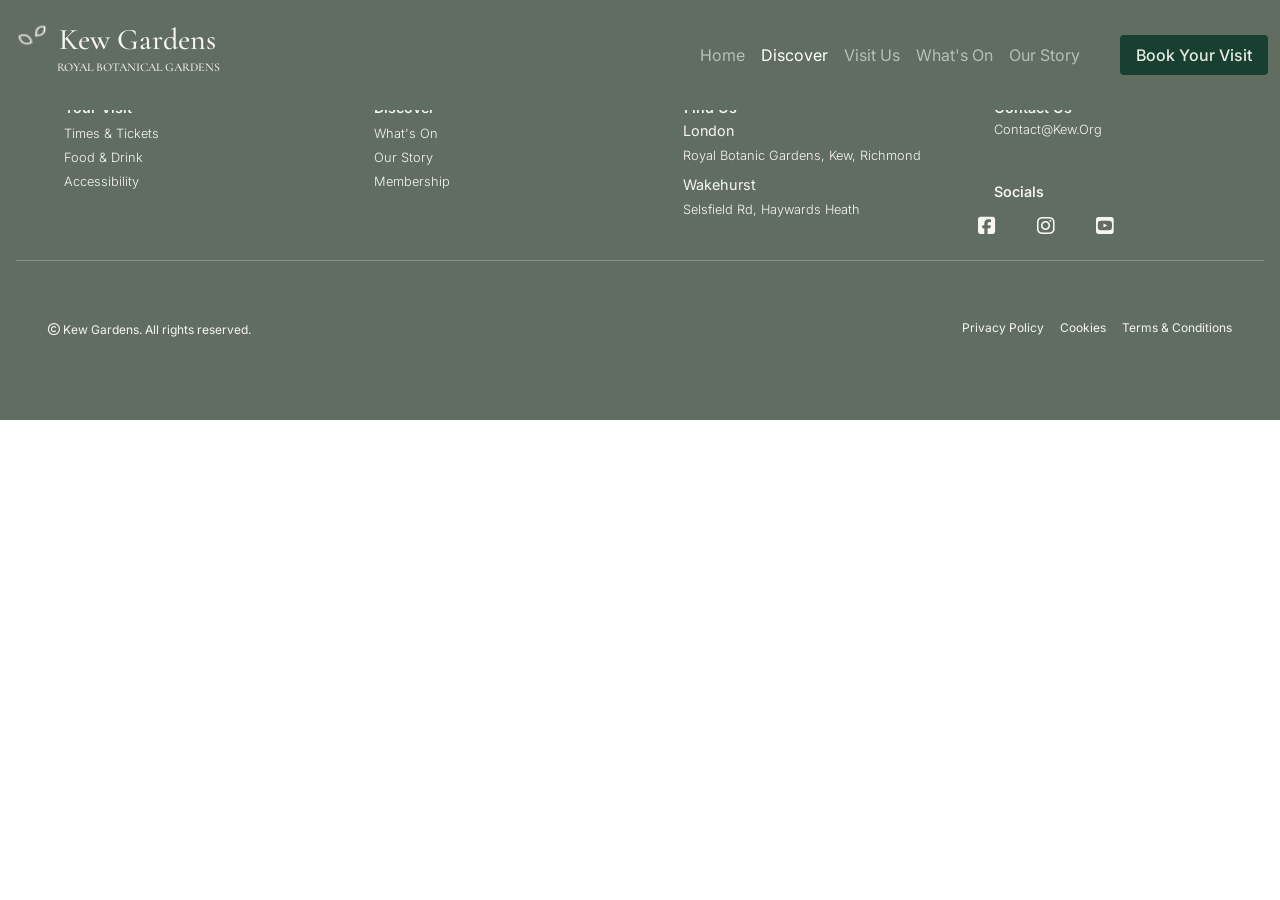
==== booking.html @ 90b842ac "Create booking.html and add basic structue" ====
<!DOCTYPE html>
<html lang="US-en">

<head>
    <meta charset="UTF-8">
    <meta name="viewport" content="width=device-width, initial-scale=1.0">
    <meta name="description" content="Discover the beauty of Kew Gardens through iconic attractions, membership benefits, and stunning botanical landscapes. 
    Explore historic glasshouses, family-friendly experiences, and unique gardens.">
    <meta name="keywords" content="Kew Gardens, discover Kew Gardens, botanical garden, attractions, Palm House, Temperate House, Treetop Walkway, membership, 
    garden visits, nature, conservation, family days out, London gardens">
    <title>Discover | Kew Gardens</title>

    <!-- favicon -->
    <link rel="apple-touch-icon" sizes="180x180" href="assets/images/apple-touch-icon.png">
    <link rel="icon" type="image/png" sizes="32x32" href="assets/images/Botanical favicon · 32px · SVG master-64.png">
    <link rel="icon" type="image/png" sizes="16x16"
        href="assets/images/Botanical favicon · 16px · pixel-optimised-16.png">

    <!-- bootstrap css -->
    <link href="https://cdn.jsdelivr.net/npm/bootstrap@5.3.8/dist/css/bootstrap.min.css" rel="stylesheet"
        integrity="sha384-sRIl4kxILFvY47J16cr9ZwB07vP4J8+LH7qKQnuqkuIAvNWLzeN8tE5YBujZqJLB" crossorigin="anonymous">

    <!-- custom css -->
    <link rel="stylesheet" href="assets/css/styles.css">
</head>

<body>
    <div class="site-wrapper">
        <header>
            <!-- bootstrap navbar -->
            <nav class="navbar navbar-expand-lg navbar-dark">
                <div class="container navbar-container">
                    <a class="navbar-brand" href="index.html"><img src="assets/images/Sprout.png" alt="Logo" width="40"
                            height="40" class="d-inline-block align-text-top">
                        Kew Gardens <p class="navbar-name">Royal Botanical Gardens</p></a>
                    <button class="navbar-toggler" type="button" data-bs-toggle="collapse"
                        data-bs-target="#navbarSupportedContent" aria-controls="navbarSupportedContent"
                        aria-expanded="false" aria-label="Toggle navigation">
                        <span class="navbar-toggler-icon"></span>
                    </button>
                    <div class="collapse navbar-collapse" id="navbarSupportedContent">
                        <ul class="navbar-nav ms-auto mb-2 mb-lg-0">
                            <li class="nav-item">
                                <a class="nav-link" href="index.html">Home</a>
                            </li>
                            <li class="nav-item">
                                <a class="nav-link active" aria-current="page" href="discover.html">Discover</a>
                            </li>
                            <li class="nav-item">
                                <a class="nav-link" href="#">Visit Us</a>
                            </li>
                            <li class="nav-item">
                                <a class="nav-link" href="#">What's On</a>
                            </li>
                            <li class="nav-item">
                                <a class="nav-link" href="#">Our Story</a>
                            </li>
                            <!--  book your visit cta here -->
                            <li>
                                <a href="booking.html" aria-current="page" class="book-btn">Book your visit</a>
                            </li>
                        </ul>
                    </div>
                </div>
            </nav>
        </header>

        <main>
            

        </main>

        <footer>
            <!-- accordion footer -->
            <div class="footer container py-4">
                <!-- 1. logo row -->
                <div class="logo-container mb-4">
                    <a id="footer-logo" class="navbar-brand" href="index.html">
                        <img src="assets/images/Sprout.png" alt="Logo" width="20" height="20"
                            class="d-inline-block align-text-top">
                        Kew Gardens
                        <span class="navbar-name footer-text d-block small">Royal Botanical Gardens</span>
                    </a>
                </div>

                <!-- 2. main grid layout (4 even cols on tablet and laptop) -->
                <div class="row g-4 footer-list">

                    <!-- col 1: your visit -->
                    <div class="footer-nav col-6 col-md-3">
                        <h5 class="h6">your visit</h5>
                        <ul class="list-unstyled">
                            <li><a href="#" class="text-decoration-none text-reset footer-links">times & tickets</a>
                            </li>
                            <li><a href="#" class="text-decoration-none text-reset footer-links">food & drink</a></li>
                            <li><a href="#" class="text-decoration-none text-reset footer-links">accessibility</a></li>
                        </ul>
                    </div>

                    <!-- col 2: discover -->
                    <div class="footer-discovery col-6 col-md-3">
                        <h5 class="h6">discover</h5>
                        <ul class="list-unstyled">
                            <li><a href="#" class="text-decoration-none text-reset footer-links">what's on</a></li>
                            <li><a href="#" class="text-decoration-none text-reset footer-links">our story</a></li>
                            <li><a href="discover.html#memberships"
                                    class="text-decoration-none text-reset footer-links">membership</a></li>
                        </ul>
                    </div>

                    <!-- col 3: find us -->
                    <div class="footer-location col-6 col-md-3">
                        <h5 class="h6">find us</h5>
                        <ul class="list-unstyled footer-padding">
                            <li class="mb-2">
                                <strong class="d-block footer-sub-heading">London</strong>
                                <span class="small footer-cities">Royal Botanic Gardens, Kew, Richmond</span>
                            </li>
                            <li>
                                <strong class="d-block footer-sub-heading">Wakehurst</strong>
                                <span class="small footer-cities">Selsfield Rd, Haywards Heath</span>
                            </li>
                        </ul>
                    </div>

                    <!-- col 4: contact and socials -->
                    <div class="footer-contact col-6 col-md-3">
                        <div class="mb-3">
                            <h5 class="h6">contact us</h5>
                            <ul class="list-unstyled footer-links">
                                <li><a href="mailto:contact@kew.org"
                                        class="text-decoration-none text-reset">contact@kew.org</a></li>
                            </ul>
                        </div>
                        <br>
                        <div>
                            <h5 class="h6 socials">socials</h5>
                            <div class="socials-container d-flex gap-3">
                                <a href="https://www.facebook.com/kewgardens" class="social-links text-reset"
                                    aria-label="Visit our FaceBook page" target="_blank" rel="noopener">
                                    <i class="fa-brands fa-square-facebook fa-lg"></i>
                                </a>
                                <a href="https://www.instagram.com/kewgardens/" class="social-links text-reset"
                                    aria-label="Visit our Instagram page" target="_blank" rel="noopener">
                                    <i class="fa-brands fa-instagram fa-lg"></i>
                                </a>
                                <a href="https://www.youtube.com/@kewgardens/videos" class="social-links text-reset"
                                    aria-label="Visit our YouTube channel" target="_blank" rel="noopener">
                                    <i class="fa-brands fa-square-youtube fa-lg"></i>
                                </a>
                            </div>
                        </div>
                    </div>

                </div>

                <!-- 3. bottom row: copyright and policies -->
                <hr class="my-4">
                <div
                    class="footer-info d-flex flex-column flex-md-row justify-content-between align-items-center small">
                    <div class="copyright-container mb-2 mb-md-0">
                        <p class="mb-0"><i class="fa-regular fa-copyright"></i> Kew Gardens. All rights reserved.</p>
                    </div>
                    <div class="footer-policies-container d-flex gap-3">
                        <a href="#" class="text-decoration-none text-reset">privacy policy</a>
                        <a href="#" class="text-decoration-none text-reset">Cookies</a>
                        <a href="#" class="text-decoration-none text-reset">terms & conditions</a>
                    </div>
                </div>
            </div>
        </footer>

        <!-- fontawesome -->
        <link rel="stylesheet" href="https://cdnjs.cloudflare.com/ajax/libs/font-awesome/6.7.2/css/all.min.css">

        <!-- bootstrap js -->
        <script src="https://cdn.jsdelivr.net/npm/bootstrap@5.3.8/dist/js/bootstrap.bundle.min.js"
            integrity="sha384-FKyoEForCGlyvwx9Hj09JcYn3nv7wiPVlz7YYwJrWVcXK/BmnVDxM+D2scQbITxI"
            crossorigin="anonymous"></script>

    </div>
</body>

</html>
---- assets/css/styles.css ----
/* google fonts */
@import url('https://fonts.googleapis.com/css2?family=Cormorant+Garamond:ital,wght@0,300..700;1,300..700&family=Inter:ital,opsz,wght@0,14..32,100..900;1,14..32,100..900&display=swap');

/* variables */
:root {
    /* COLORS */

    /* greens */
    --primary-color: #183F32;
    --primary-color-darker: #102D24;
    --primary-color-highlight: #626D62;

    /* light neutrals */
    --secondary-color: #F7F6EF;
    --secondary-color-darker: #E6EBE1;

    /* FONTS */
    --heading-font: "Cormorant Garamond", Georgia, serif;
    --body-font: "Inter", Arial, sans-serif;
}

/* general */
body {
    font-family: var(--body-font);
}

.site-wrapper {
    max-width: 2000px;
    margin: 0 auto;
}

/* internal link scrolling */
html {
    scroll-behavior: smooth;
}

/* navbar */
.navbar {
    position: fixed;
    top: 0;
    width: 100%;
    z-index: 1000;
    background: var(--primary-color-highlight);
    padding-top: 1rem;
    padding-bottom: 1rem;
}

.navbar-brand {
    color: var(--secondary-color);
    font-family: var(--heading-font);
    font-size: 30px;
    font-weight: 500;
    line-height: 1;
}

.navbar-name {
    font-size: 12px;
    text-transform: uppercase;
    padding-left: 45px;
}

.book-btn {
    display: none;
}

.navbar-expand-lg {
    max-width: 2000px
}


/* hero image */
.hero-container {
    position: relative;
}

.hero {
    width: 100%;
    height: 630px;
    object-fit: cover;
    object-position: center center;
    display: flex;
    flex-direction: column;
}

.hero-overlay {
    position: absolute;
    inset: 0;
    background: linear-gradient(to bottom,
            rgba(24, 63, 50, 0.1) 0%,
            rgba(24, 63, 50, 0.2) 30%,
            rgba(16, 45, 36, 0.85) 100%);
}

.hero-content {
    position: absolute;
    top: 60%;
    left: 1rem;
    transform: translateY(-35%);
    color: var(--secondary-color);
    z-index: 1;
    text-shadow: 2px 2px 10px rgba(0, 0, 0, 1);
}

h1 {
    font-family: var(--heading-font);
}

.hero-content>h1 {
    font-family: var(--heading-font);
    font-size: 60px;
    text-transform: capitalize;
    font-weight: 500;
}

.hero-content>p {
    font-family: var(--body-font);
    display: flex;
}

.hero-tagline {
    margin-bottom: 0.01rem;
    text-transform: uppercase;
    font-size: 12px;
    padding-left: 4px;
}

.hero-desc {
    font-size: 13px;
    max-width: 260px;
}

.para-one {
    margin-bottom: 0.2rem;
}

.para-two {
    margin-bottom: 3rem;
}

#hero-btn {
    background: var(--secondary-color);
    color: var(--primary-color);
    border-color: var(--secondary-color-darker);
    text-transform: capitalize;
    font-size: 1.2rem;
    font-weight: 500;
    text-shadow: none;
}

.text {
    font-size: 0.7rem;
    margin-top: 20px;
}

/* basic info section */
.info-block {
    background-color: var(--secondary-color-darker);
    color: var(--primary-color);
    font-size: 13px;
    height: 230px;
    padding: 30px 1.6rem;
    font-weight: 500;
}

.info-container {
    display: flex;
    flex-direction: column;
}

.info-row {
    display: flex;
    align-items: center;
    gap: 0.5rem;
    margin-bottom: 1rem;
    font-weight: 600;
}

.info-arrow {
    margin-left: 0.8rem;
}

.link-btn {
    color: var(--primary-color);
    font-weight: 600;
}

.info-btn-container {
    display: flex;
    justify-content: center;
}

#info-btn {
    background-color: var(--primary-color);
    color: var(--secondary-color-darker);
    border-color: var(--secondary-color-darker);
    text-transform: capitalize;
    font-weight: 400;
    font-size: 16px;
    padding: 0.5rem 4rem;
}


/* attractions section */
#attractions {
    background-color: var(--secondary-color);
    padding: 30px 1rem;
    scroll-margin-top: 100px;
}

.attraction-card {
    width: 18rem;
}

.attractions-intro {
    margin-left: 1rem;
    color: var(--primary-color);
}

.card-link-btn {
    color: var(--primary-color);
}

.card-heading {
    text-transform: capitalize;
    font-size: 2rem;
}

.card-desc {
    color: var(--primary-color-highlight);
}

.card {
    background: transparent;
    border: none;
}


.card-title-row {
    display: flex;
    justify-content: space-between;
    align-items: center;
    padding-bottom: 5px;
}

.card-title-row .card-title {
    margin-bottom: 0;
}

.home-card {
    display: flex;
    justify-content: center;
}

.card-top {
    text-transform: uppercase;
    margin-top: 5px;
    font-size: 0.8rem;
    color: var(--primary-color-highlight);
}

.card-title {
    text-transform: capitalize;
    font-family: var(--heading-font);
    font-size: 1.7rem;
}

.card-text {
    font-size: 0.9rem;
    color: var(--primary-color-highlight);
}

.card-img-wrapper {
    position: relative;
}

.card-img-overlay {
    position: absolute;
    inset: 0;
    background: rgba(247, 227, 198, 0.2);
    pointer-events: none;
}

.card-img-top {
    height: 230px;
    object-fit: cover;
    border-radius: 0;
}

.explore-container {
    display: flex;
    justify-content: center;
    margin-top: 14px;
}


/* events section */
.events {
    padding-top: 20px;
    padding-bottom: 50px;
    background-color: var(--secondary-color-darker);
}

.event-card {
    width: 18rem;
}

.event-container {
    margin-left: 1.5rem;
}

.events>p {
    color: var(--primary-color);
}

.events>h1 {
    color: var(--primary-color-darker);
}

.event-date {
    position: absolute;
    top: 1rem;
    left: 1rem;
    width: 80px;
    height: 60px;
    background: var(--secondary-color);
    color: var(--primary-color);
    display: flex;
    flex-direction: column;
    justify-content: center;
    align-items: center;
    z-index: 2;
    font-family: var(--heading-font);
    font-weight: 800;
    box-shadow: 0 4px 12px rgba(0, 0, 0, 0.8);
}

.event-label {
    text-transform: lowercase;
}

.event-day {
    text-transform: uppercase;
    font-size: 19px;
}

.card-heading {
    margin-bottom: 15px;
}

/* gallery on home page */
.home-gallery {
    background-color: var(--secondary-color);
    padding: 30px 1rem;
}

.home-gallery-text-container {
    margin-left: 1rem;
}

.home-gallery-top {
    text-transform: uppercase;
    margin-top: 5px;
    font-size: 0.8rem;
    color: var(--primary-color-highlight);
}

.home-gallery-heading {
    font-size: 2rem;
    text-transform: capitalize;
    margin-bottom: 15px;
}

.home-gallery img {
    max-width: 100%;
    height: auto;
    display: block;
    border-radius: 3px;
}

.home-gallery-img-container {
    max-width: 300px;
    margin: 0 auto;
    width: 90%;
    display: flex;
    justify-content: center;
}

.home-gallery-caption {
    font-family: var(--body-font);
    color: var(--primary-color-highlight);
    font-size: 14px;
    margin-top: 30px;
}

/* newsletter */
.newsletter {
    background: var(--secondary-color-darker);
    padding: 30px 1rem;
}

.newsletter-top {
    text-transform: uppercase;
    font-size: 0.8rem;
    padding-bottom: 10px;
    color: var(--primary-color-highlight);
}

.newsletter-heading {
    font-size: 2rem;
    text-transform: capitalize;
    margin-bottom: 15px;
}

.newsletter-text {
    text-transform: capitalize;
    font-size: 0.9 rem;
    color: var(--primary-color-highlight);
}

#newsletter-label {
    font-size: 0.8rem;
    font-weight: 600;
}

.newsletter-btn-container {
    display: flex;
    justify-content: center;
    margin-top: 15px;
}

#newsletter-btn {
    background-color: var(--primary-color);
    color: var(--secondary-color-darker);
    border-color: var(--secondary-color-darker);
    text-transform: capitalize;
    font-weight: 400;
    font-size: 16px;
    padding: 0.5rem 2rem;
}

.newsletter-disclaimer {
    font-size: 0.8rem;
    color: var(--primary-color-highlight);
    padding-top: 16px;
}

/* footer section */
.footer {
    background: var(--primary-color-highlight);
    padding: 30px 1rem;
    color: var(--secondary-color);
    font-family: var(--body-font);
    max-width: 100%;
}

#footer-logo {
    font-size: 1.4rem;
}

.footer-text {
    padding-left: 25px;
}


.footer h5 {
    font-size: 0.9rem;
    font-weight: 550;
    text-transform: capitalize;
    margin: 4px 1rem;
}

.footer h6 {
    font-size: 0.8rem;
    margin-left: 1rem;
}

.footer-links {
    font-weight: 300;
    font-size: 0.8rem;
    margin-left: 1rem;
    text-transform: capitalize;
}

.footer-sub-heading {
    font-weight: 400;
    font-size: 14.4px;
}

.footer-cities {
    font-weight: 300;
    font-size: 12.8px;
}

.footer-padding {
    padding-left: 15px;
}

.footer>.discovery {
    text-transform: capitalize;
}

.footer-contact {
    max-width: 160px;
}

.socials {
    padding-bottom: 7px;
}

.socials-container {
    display: flex;
    justify-content: space-between;
}

.social-links {
    color: var(--secondary-color);
    text-decoration: none;
}

.copyright-container {
    display: flex;
    justify-content: center;
    margin-top: 1.8rem;
}


.footer-policies-container {
    display: flex;
    justify-content: space-evenly;
    text-transform: capitalize;
    text-align: center;
    font-size: 12px;
}

.copyright-container p,
.footer-policies-container p {
    font-size: 12px;
    padding-bottom: 25px;
}

/* DISCOVER PAGE */
/* hero */
#discover-hero .hero-content {
    max-width: 100%;
}

/* info section */
#discover-info-block {
    height: 80px;
}

.discover-info-row {
    display: flex;
    justify-content: center;
    align-items: center;
    font-weight: 600;
}

.discover-info-row a {
    background-color: var(--secondary-color-darker);
    color: var(--primary-color);
}

/* carousel */

.carousel-info {
    font-size: 0.9rem;
    color: var(--primary-color-highlight);
    margin-top: 20px;
}

.carousel-heading-container {
    display: flex;
    flex-direction: column;
    text-align: center;
}

.carousel-heading-flex-row {
    display: flex;
    justify-content: center;
}

.carousel-heading-flex-row i {
    margin-left: 15px;
    margin-top: 25px;
}

.carousel-heading {
    color: var(--primary-color);
    font-family: var(--heading-font);
    font-weight: 600;
    text-transform: capitalize;
    text-decoration: underline;
    margin-top: 20px;
}

.carousel-p {
    color: var(--primary-color-darker);
    font-size: 0.9rem;
}

.carousel-item img {
    height: 200px;
    object-fit: cover;
    border-radius: 10px;
}

.carousel-button {
    top: 40%;
}

/* membership */
#memberships {
    padding-top: 20px;
    padding-bottom: 40px;
    background-color: var(--secondary-color-darker);
    scroll-margin-top: 100px;
}

.membership-container {
    display: flex;
    justify-content: center;
}

.membership-card {
    background-color: var(--primary-color-darker);
    border-radius: 45px;
    width: 18rem;
}

.membership-card-img {
    border-radius: 45px 45px 0 0;
}

#memberships h1 {
    color: var(--primary-color);
}

.membership-heading {
    margin-left: 2rem;
}

.bootstrap-card-top,
#memberships .card-text {
    color: var(--secondary-color-darker);
}

.bootstrap-card-top {
    text-transform: uppercase;
    font-size: 0.7rem;
}

#memberships .card-title {
    color: var(--secondary-color);
}

.membership-perks-container {
    display: flex;
    flex-direction: column;
    gap: 2rem;
    padding: 2rem;
    margin-top: 2rem;
}

.perk {
    text-align: center;
}

.perk h3 {
    font-family: var(--heading-font);
    font-size: 1.4rem;
    color: var(--primary-color);
    text-transform: capitalize;
    font-weight: 800;
}

.perk p {
    font-size: 0.8rem;
    text-transform: uppercase;
    color: var(--primary-color-highlight);
}


.membership-rates-heading {
    margin-top: 40px;
    font-size: 2rem;
    text-align: center;
    margin-bottom: 35px;
    font-weight: 600;
}

.membership-card-title {
    font-family: var(--heading-font);
    font-size: 1.9rem;
    font-weight: 650;
    text-transform: capitalize;
}

.card-body {
    border-radius: 25px;
    padding-top: 30px;
}

.light-card {
    background-color: var(--secondary-color);
    color: var(--primary-color-darker);
}

.membership-card-text {
    text-transform: uppercase;
    font-size: 12px;
}

.membership-price {
    color: var(--secondary-color-darker) !important;
}

.first-card hr {
    margin-top: 1.5rem;
    margin-bottom: 0;
}

.first-card .membership-card-text {
    padding-top: 1.3rem;
}

.dark-card {
    background-color: var(--primary-color-darker);
    color: var(--secondary-color-darker);
}

.dark-card hr {
    margin-top: 30px;
    margin-bottom: 1rem;
}

.membership-rates-container .col {
    display: flex;
    justify-content: center;
}

#membership-cta {
    background: var(--primary-color);
    color: var(--secondary-color);
    border-color: var(--secondary-color-darker);
    text-transform: capitalize;
    font-size: 1rem;
    font-weight: 500;
    border-radius: 10px;
    padding: 10px 8px;
}

.membership-cta-container {
    display: flex;
    justify-content: center;
}

.membership-rates {
    min-height: 295px;
}

/* gallery */
#gallery {
    padding-top: 20px;
    padding-bottom: 50px;
    background-color: var(--secondary-color);
    scroll-margin-top: 100px;
}

.gallery-info {
    margin-left: 1rem;
}

.gallery-container {
    columns: 2;
    margin: 0 1rem;
}

.gallery-img {
    width: 100%;
    display: block;
    margin-bottom: 5px;
    border-radius: 6px;
}

.gallery-captions {
    text-transform: uppercase;
    font-size: 9px;
    color: var(--primary-color-darker);
    font-weight: 600;
    text-align: center;
}

.text-container {
    margin: 30px 20px;
    display: flex;
    flex-direction: column;
    justify-content: center;
}

.text-container h1 {
    text-transform: capitalize;
}

.discover-book-btn {
    background-color: var(--primary-color);
    color: var(--secondary-color-darker);
    border-color: var(--secondary-color-darker);
    text-transform: capitalize;
    font-weight: 400;
    font-size: 16px;
    padding: 0.5rem 4rem;
    margin-top: 20px;
}

/* media queries */

/* medium mobile phones - 375px */
@media screen and (min-width:375px) {

    /* hero section */
    .hero-content h1 {
        margin-bottom: 20px;
    }

    .hero-desc {
        max-width: 300px;
    }

    .para-two {
        margin-bottom: 30px;
    }

    /* info section */
    .info-block {
        padding-left: 1.9rem;
    }

    /* DISCOVER */
    /* memberships */
    .membership-perks {
        margin-left: 3rem;
    }
}

/* large mobile phones - 425px */
@media screen and (min-width: 425px) {

    /* navbar */
    .navbar-container {
        max-width: 750px;
    }

    /* hero section */
    .hero-content h1 {
        margin-bottom: 35px;
    }

    .hero-desc {
        max-width: 360px;
    }

    .para-two {
        margin-bottom: 60px;
    }

    /* info section */
    .info-container {
        align-items: center;
        font-size: 14px;
    }

    .contact-us p {
        display: flex;
        justify-content: center;
    }

    /* footer */
    .socials-container .social-links {
        display: flex;
        justify-content: center;
    }

    .socials {
        padding-bottom: 20px;
    }

    /* DISCOVER */
    /* memberships */
    .membership-perks {
        margin-left: 4rem;
        min-width: 320px;
    }
}


/* tablet screen sizes */
@media screen and (min-width: 768px) {

    /* navbar */
    .navbar-container {
        max-width: 1024px;
        /* margin: 0 40px 0 10px; */
    }

    /* hero section */
    .hero-content {
        margin-left: 2rem;
    }

    .hero-desc {
        max-width: 500px;
    }

    /* info section */
    .info-block {
        height: 150px;
    }

    .info-container {
        flex-direction: row;
        justify-content: space-evenly;
        align-items: center;
    }

    .info-row,
    .info-row p {
        margin-bottom: 0;
    }

    #info-btn {
        margin-top: 1.8rem;
    }

    /*attractions section */
    .attractions-intro {
        margin-left: 2rem;
    }

    .attraction-card {
        width: 22rem;

    }

    /* events section */
    .event-container {
        margin-left: 2rem;
    }

    .event-card {
        width: 22rem;
    }

    /* gallery section */
    .home-gallery-container {
        margin-left: 2rem;
    }

    .home-gallery-img-container {
        max-width: 700px;
        margin: 0 auto;
    }

    .home-gallery-img-container img {
        width: 100%;
        height: 210px;
        object-fit: cover;
    }

    .home-gallery-caption {
        margin-left: 10px;
        display: flex;
        justify-content: space-between;
        margin: 20px auto;
    }

    .gallery-item {
        break-inside: avoid;
    }

    .gallery-container {
        max-height: 500px;
    }

    .text-container {
        text-align: center;
    }

    .text-container .text-container .discover-book-btn {
        max-width: 300px;
        margin: 0 auto;
    }

    .gallery-info {
        margin-left: 2rem;
    }

    /* newsletter */
    .newsletter-container {
        margin: 0 15px;
    }

    .newsletter-disclaimer {
        margin-bottom: 0;
    }

    /* footer */
    .footer {
        padding: 10;
    }

    .footer-grid-container {
        display: flex;
        justify-content: center;
    }

    /* DISCOVER */
    /* carousel */
    .carousel {
        max-width: 600px;
        margin: 0 auto;
    }

    .carousel-img {
        min-height: 350px;
    }

    .carousel-button {
        top: 30%;
    }

    .carousel-info {
        margin-left: 2rem;
    }

    /* memberships */
    .membership-heading {
        margin-left: 6rem;
        margin-right: 3rem;
    }

    .membership-card {
        width: 100%;
        max-width: 600px;
        display: flex;
        flex-direction: row-reverse;
        border-radius: 45px;
    }

    .membership-card-img {
        border-radius: 0;
    }

    .membership-perks-container {
        flex-direction: row;
        justify-content: center;
        align-items: flex-start;
        flex-wrap: nowrap;
    }

    .perk {
        flex: 1;
        max-width: 220px;
    }

    /* gallery */
    .gallery-container {
        columns: 4;
        margin: 1rem;
        height: 600px;
    }

    .gallery-img {
        width: 95%;
        display: block;
        margin-bottom: 5px;
        border-radius: 6px;
    }

    .gallery-captions {
        font-size: 12px;
    }
}

/* fixing gallery whitespace */
@media screen and (min-width: 868px) {
    /* gallery */
    .gallery-container {
        columns: 4;
        margin: 0 auto;
        height: 600px;
        max-width: 830px;
    }
}


/* bootstrap breakpoint lg (992px) */
@media screen and (min-width:992px) {

    /* navbar */
    .book-btn {
        display: inline-block;
        margin-left: 2rem;
        background-color: var(--primary-color);
        color: var(--secondary-color-darker);
        border-color: var(--secondary-color-darker);
        text-transform: capitalize;
        font-weight: 500;
        font-size: 16px;
        padding: 0.5rem 1rem;
        text-decoration: none;
        border-radius: 4px;
    }

    /* info section */

    .info-block {
        height: 80px;
    }

    /* attractions section */
    .attraction-card {
        width: 18rem;
    }

    /* events section */
    .event-card {
        width: 18rem;
    }

    /* newsletter section */

    .email-col {
        margin-top: 60px;
    }

    .email-btn-col {
        margin-top: 4.4rem;
    }

    #newsletter-btn {
        height: 50px;
        padding: 5px;
    }

    .newsletter-disclaimer {
        text-align: end;
        margin-top: 2rem;
    }

    /* DISCOVER PAGE */
    /* hero */
    #discover-hero {
        height: 630px;
    }

    #discover-hero .hero-desc {
        padding-bottom: 60px;
    }

    /* carousel */
    .carousel-info {
        text-align: center;
    }

    /* gallery */
    .gallery-container {
        columns: 4;
        margin: 0 auto;
        height: 600px;
        max-width: 830px;
    }

    .text-container {
        margin-top: 40px;
    }
}

/* laptop sizes (1024px) */
@media screen and (min-width: 1024px) {

    /* hero-section */
    .hero-content {
        margin-left: 45px;
    }

    .hero {
        height: 720px;
    }

    /* info section */
    .info-block {
        height: 80px;
    }

    /* gallery section */

    .home-gallery-img-container {
        max-width: 900px;
    }

    .home-gallery-caption {
        max-width: 950px;
        margin: 20px auto;
    }

    /* newsletter */
    #newsletter-btn {
        padding: 7px;
    }

    /* DISCOVER */
    /* hero */
    #discover-hero {
        height: 720px;
    }

    #discover-hero .hero-desc {
        padding-bottom: 60px;
    }

    /* carousel */
    .carousel {
        max-width: 860px;
    }

    .carousel-img {
        min-height: 550px;
    }

    .carousel-button {
        top: 20%;
    }

    /* memberships */
    .membership-card {
        width: 100%;
        max-width: 900px;
        padding-left: 20px;
    }
}

/* fix navbar issue between 1024 and 1440px
 & make home gallery images larger 
 & add margin to footer logo */
@media screen and (min-width: 1200px) {

    /* navbar */
    .navbar-container {
        max-width: 1300px;
    }

    /* hero */
    .hero {
        height: 820px;
    }

    /* attraction cards */
    .attraction-card {
        width: 22rem;
    }

    /* event cards */
    .event-card {
        width: 22rem;
    }

    /* gallery */
    .home-gallery-img-container {
        max-width: 1000px;
    }

    .home-gallery-img-container img {
        height: 350px;
    }

    .home-gallery-text-container {
        margin-left: 2rem;
    }

    .home-gallery-caption {
        max-width: 1000px;
        margin: auto;
        margin-top: 20px;
    }

    #hg-p-one {
        margin-left: 7rem;
    }


    /* footer */
    #footer-logo,
    .footer-list {
        padding-left: 2rem;
    }

    .footer-info {
        margin: 2rem;
    }

    footer .navbar-name {
        padding-left: 3.5rem;
        margin-bottom: 2rem;
    }

    /* DISCOVER */
    /* hero */
    #discover-hero {
        height: 820px;
    }

    /* attractions intro */
    .discover-attractions-intro {
        margin-left: 6rem;
    }

    /* membership */
    .membership-rates-heading {
        margin-bottom: 3rem;
    }

    /* gallery */
    .gallery-info {
        margin-left: 6rem;
        margin-bottom: 3rem;
    }
}


/* desktop sizes (1400px) */
@media screen and (min-width:1440px) {

    /* navbar */
    .navbar-nav {
        gap: 1rem;
    }

    .navbar-container {
        max-width: 1400px;
    }

    /* hero section */
    .hero-content {
        margin-left: 8rem;
    }

    /* attractions section */
    .attraction-card {
        width: 25rem;
    }

    /* events section */
    .event-card {
        width: 25rem;
    }

    /* gallery */
    .home-gallery-img-container {
        max-width: 1300px;
    }

    .home-gallery-img-container img {
        height: 350px;
    }

    .home-gallery-text-container {
        margin-left: 2rem;
    }

    .home-gallery-caption {
        max-width: 1300px;
        margin: auto;
        margin-top: 20px;
    }

    /* DISCOVER */
    /* headings */
    .discover-attractions-intro,
    .membership-heading,
    .gallery-info {
        margin: 0 auto;
        text-align: center;
    }
}

@media screen and (min-width:1905px) {

    /* hero */
    .hero-content {
        margin-left: 18rem;
    }

    /* attractions */
    .attractions-intro {
        margin-left: 18rem;
    }

    /* events */
    .event-container {
        margin-left: 18rem;
    }

    /* gallery */
    .home-gallery-text-container {
        margin-left: 18rem;
    }

    .home-gallery-caption {
        margin: auto;
        margin-top: 20px;
    }

    /* newsletter */
    .newsletter-container {
        margin: 0 18rem;
    }

    /* footer */
    footer .logo-container {
        margin-left: 18rem;
    }

    .footer-list {
        margin: 0 18rem;
    }

    .footer-info {
        margin: 0 18rem;
    }

    /* DISCOVER PAGE */
    /* attractions margin fix */
    .discover-attractions-intro {
        margin: 0;
    }

}
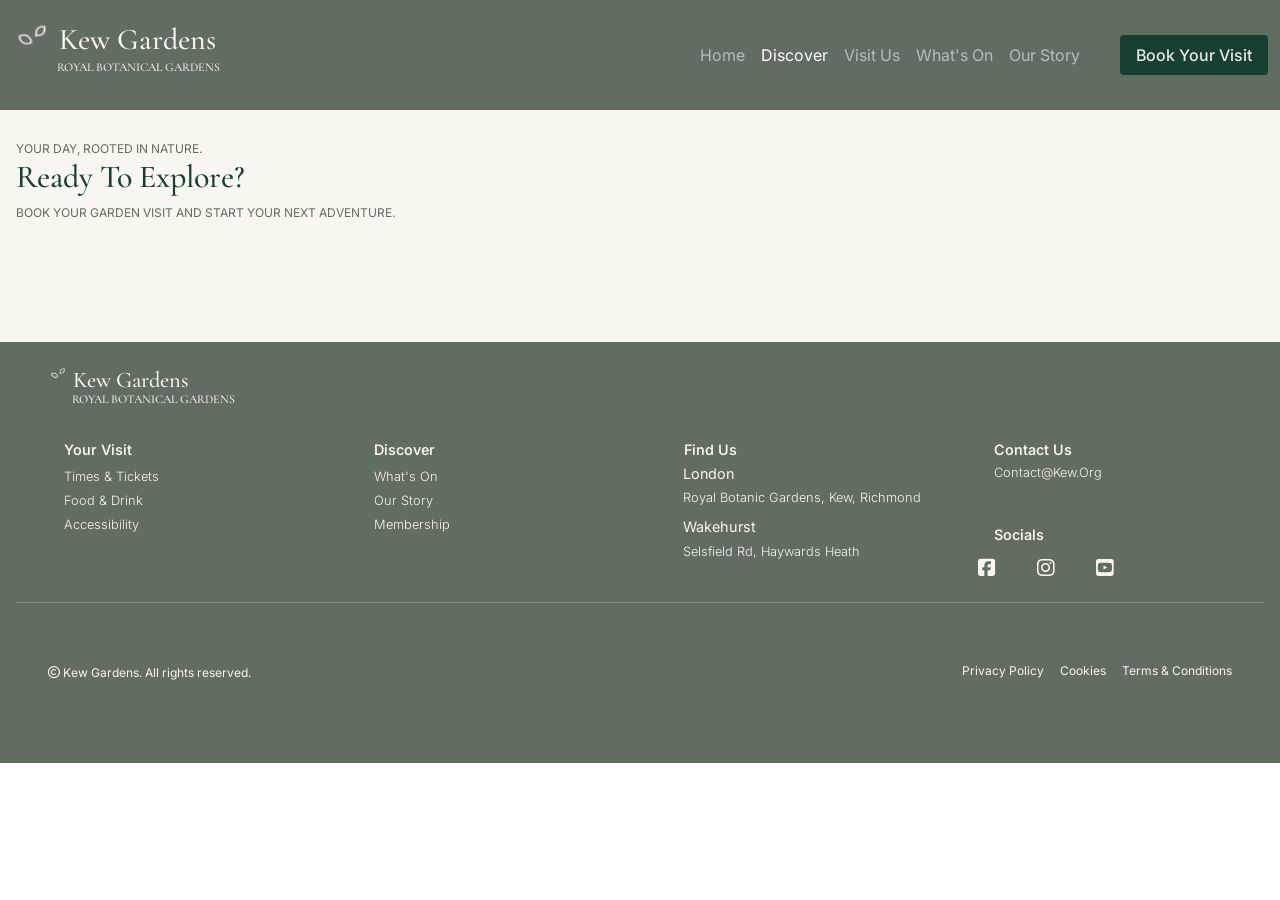
==== commit d6b22aa9: "Add booking heading" ====
--- a/booking.html
+++ b/booking.html
@@ -66,8 +66,13 @@
         </header>
 
         <main>
-            
-
+            <section id="booking">
+                <div class="booking-info-container">
+                    <p class="booking-info">your day, rooted in nature.</p>
+                    <h1 class="booking-heading">ready to explore?</h1>
+                    <p class="booking-info">book your garden visit and start your next adventure.</p>
+                </div>
+            </section>
         </main>
 
         <footer>
--- a/assets/css/styles.css
+++ b/assets/css/styles.css
@@ -811,6 +811,31 @@
     font-size: 16px;
     padding: 0.5rem 4rem;
     margin-top: 20px;
+}
+
+/* BOOKING */
+#booking {
+    background-color: var(--secondary-color);
+    padding-top: 140px;
+    padding-bottom: 120px;
+}
+
+.booking-info {
+    text-transform: uppercase;
+    margin: 0;
+    color: var(--primary-color-highlight);
+    font-size: 12px;
+}
+
+.booking-heading {
+    text-transform: capitalize;
+    font-size: 2rem;
+    color: var(--primary-color);
+}
+
+.booking-info-container {
+    margin-left: 1rem;
+    margin-right: 5px;
 }
 
 /* media queries */
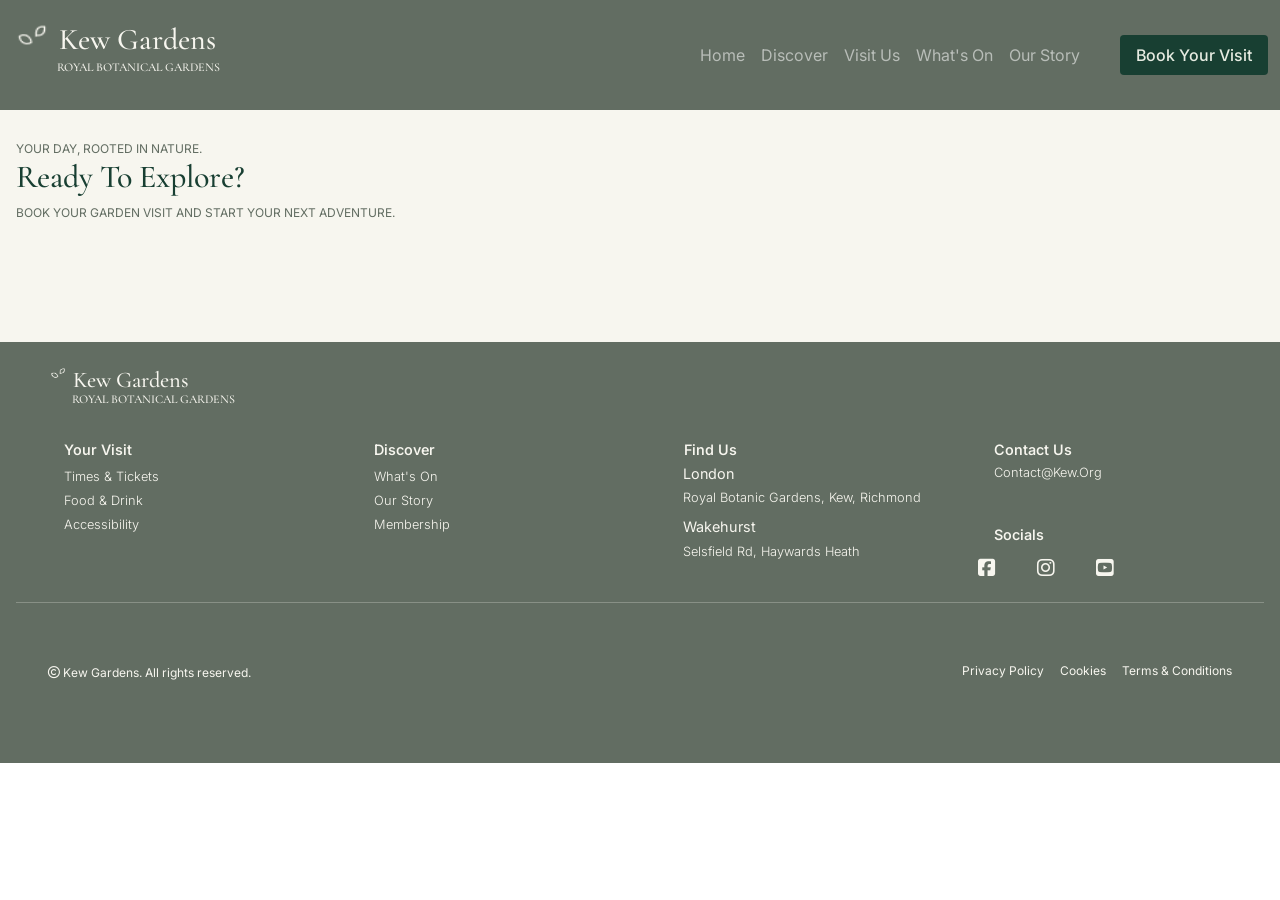
==== commit 2f3b7805: "Add booking.html href to discover.html" ====
--- a/booking.html
+++ b/booking.html
@@ -44,7 +44,7 @@
                                 <a class="nav-link" href="index.html">Home</a>
                             </li>
                             <li class="nav-item">
-                                <a class="nav-link active" aria-current="page" href="discover.html">Discover</a>
+                                <a class="nav-link" href="discover.html">Discover</a>
                             </li>
                             <li class="nav-item">
                                 <a class="nav-link" href="#">Visit Us</a>
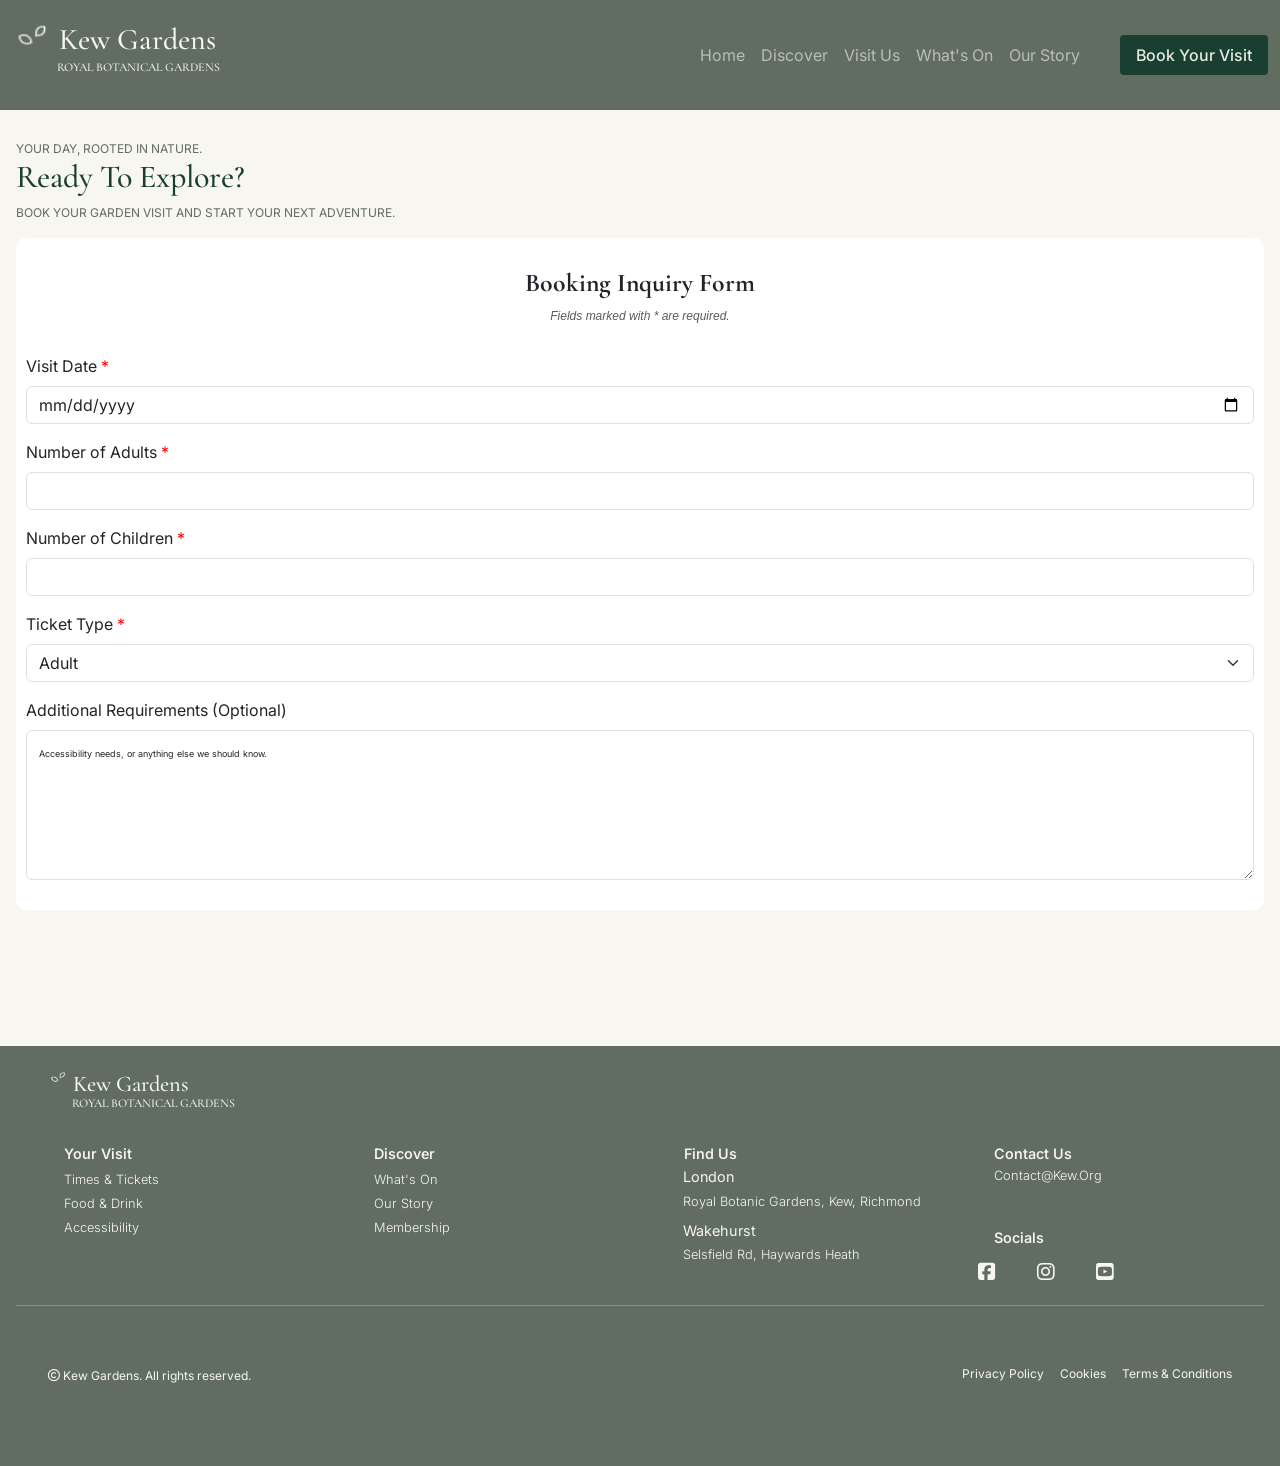
==== commit dd762a78: "Add form types and labels" ====
--- a/booking.html
+++ b/booking.html
@@ -71,6 +71,44 @@
                     <p class="booking-info">your day, rooted in nature.</p>
                     <h1 class="booking-heading">ready to explore?</h1>
                     <p class="booking-info">book your garden visit and start your next adventure.</p>
+                </div>
+
+                <div class="form-container">
+                    <div class="form-info">
+                        <h3 class="form-heading">Booking inquiry form</h3>
+                        <p class="form-text"><em>Fields marked with * are required.</em></p>
+                    </div>
+                    <div class="mb-3">
+                        <label for="visit-date" class="form-label">Visit Date <span class="asterisk">*</span></label>
+                        <input type="date" class="form-control" id="visit-date" name="visit-date" required>
+                    </div>
+                    <div class="mb-3">
+                        <label for="number-of-adults" class="form-label">Number of Adults <span
+                                class="asterisk">*</span></label>
+                        <input type="number" class="form-control" id="number-of-adults" name="number-of-adults"
+                            min="1" max="99" required>
+                    </div>
+                    <div class="mb-3">
+                        <label for="number-of-children" class="form-label">Number of Children <span
+                                class="asterisk">*</span></label>
+                        <input type="number" class="form-control" id="number-of-adults" name="number-of-adults"
+                            min="1" max="99" required>
+                    </div>
+                    <div class="mb-3">
+                        <label for="ticket-type" class="form-label">Ticket Type <span class="asterisk">*</span></label>
+                        <select class="form-select" aria-label="Default select example">
+                            <option value="adult">Adult</option>
+                            <option value="student">Student</option>
+                            <option value="family">Family</option>
+                            <option value="member">Member</option>
+                        </select>
+                    </div>
+                    <label for="ticket-type" class="form-label">Additional Requirements (Optional)</label>
+                    <div class="form-floating">
+                        <textarea class="form-control" placeholder="Leave a comment here"
+                            id="floatingTextarea"></textarea>
+                        <label for="floatingTextarea" class="placeholder-text">Accessibility needs, or anything else we should know.</label>
+                    </div>
                 </div>
             </section>
         </main>
--- a/assets/css/styles.css
+++ b/assets/css/styles.css
@@ -836,6 +836,39 @@
 .booking-info-container {
     margin-left: 1rem;
     margin-right: 5px;
+}
+
+.form-container {
+    background-color: white;
+    padding: 30px 10px;
+    border-radius: 10px;
+    margin: 1rem;
+}
+
+.form-heading {
+    font-family: var(--heading-font);
+    font-weight: 900;
+    text-transform: capitalize;
+    font-size: 1.6rem;
+    text-align: center;
+}
+
+.form-text {
+    text-align: center;
+    font-size: 12px;
+    margin-bottom: 1.8rem;
+}
+
+.asterisk {
+    color: red;
+}
+
+#floatingTextarea {
+    height: 150px;
+}
+
+.placeholder-text {
+    font-size: 9px;
 }
 
 /* media queries */
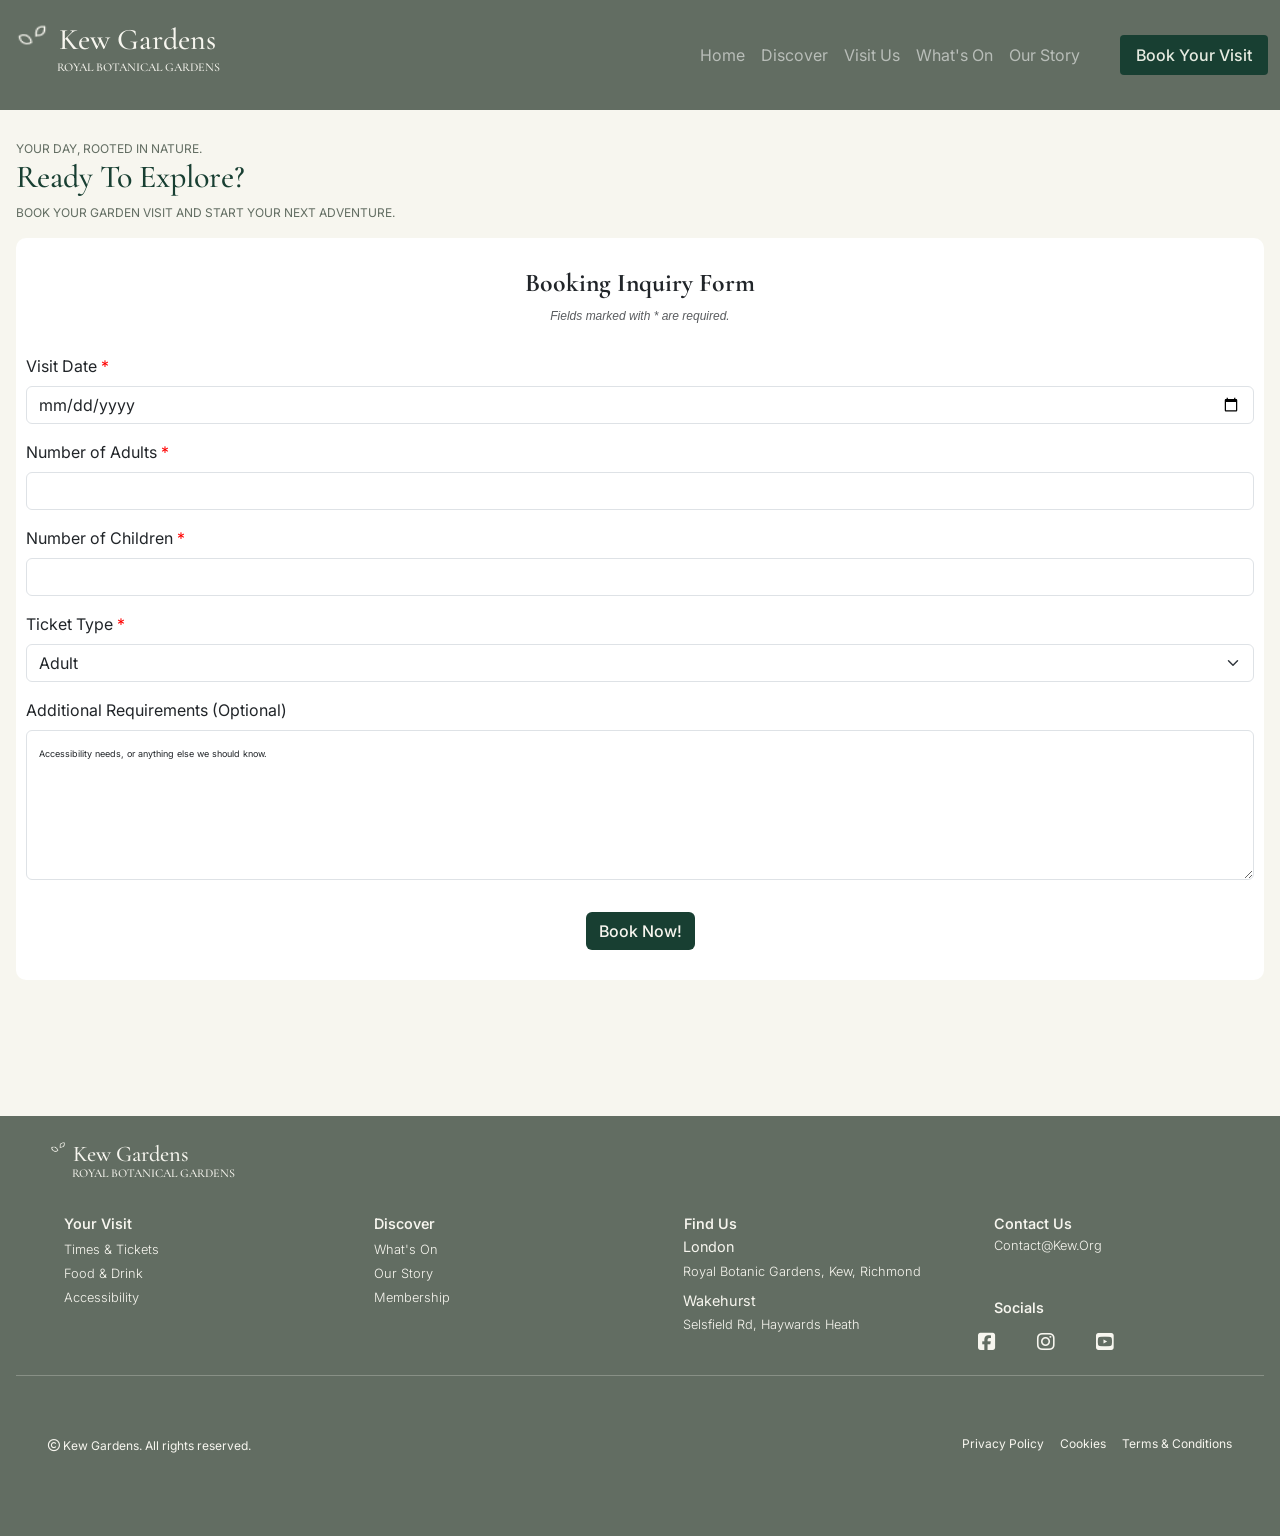
==== commit 53b380b1: "Add book button and style for mobile devices" ====
--- a/booking.html
+++ b/booking.html
@@ -108,6 +108,9 @@
                         <textarea class="form-control" placeholder="Leave a comment here"
                             id="floatingTextarea"></textarea>
                         <label for="floatingTextarea" class="placeholder-text">Accessibility needs, or anything else we should know.</label>
+                    </div>
+                    <div class="book-btn-container">
+                    <a class="btn" id="booking-btn" href="success.html" role="button">Book Now!</a>
                     </div>
                 </div>
             </section>
--- a/assets/css/styles.css
+++ b/assets/css/styles.css
@@ -869,6 +869,20 @@
 
 .placeholder-text {
     font-size: 9px;
+}
+
+#booking-btn {
+    background: var(--primary-color);
+    color: var(--secondary-color);
+    text-transform: capitalize;
+    font-size: 1rem;
+    font-weight: 500;
+}
+
+.book-btn-container {
+    display: flex;
+    justify-content: center;
+    margin-top: 2rem;
 }
 
 /* media queries */
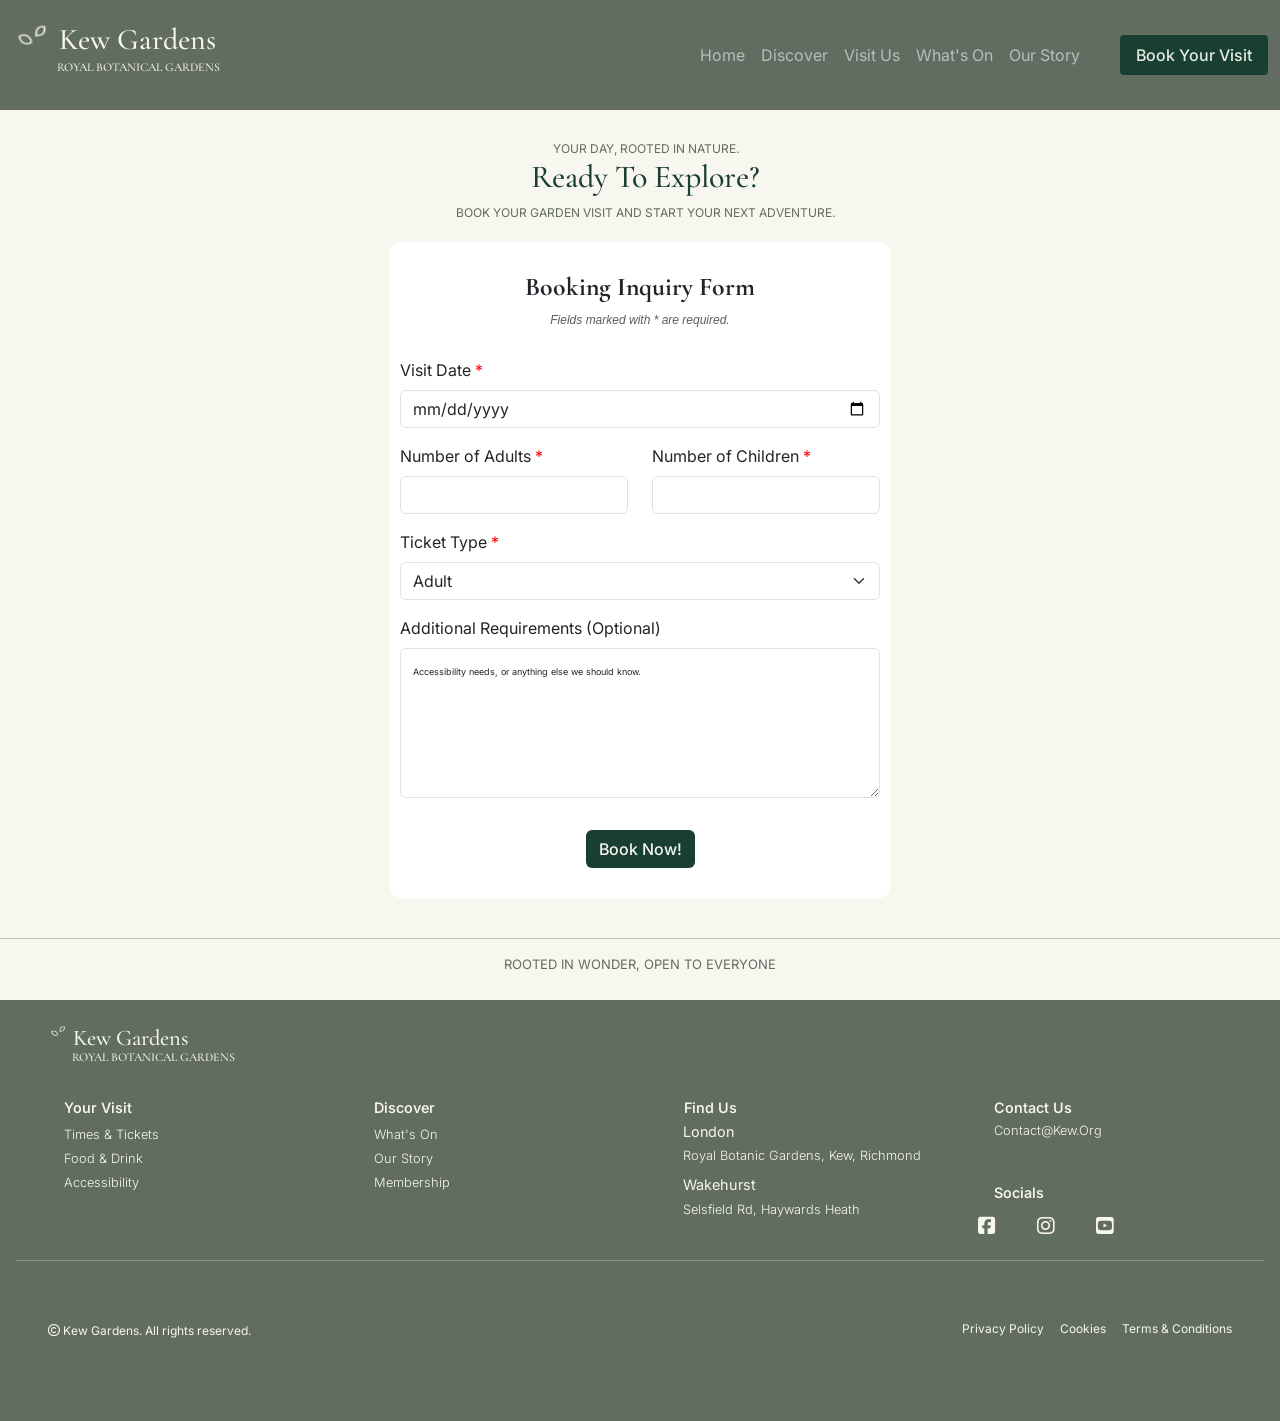
==== commit a7d5f9e0: "Add responsive design to the booking form" ====
--- a/booking.html
+++ b/booking.html
@@ -24,7 +24,7 @@
     <link rel="stylesheet" href="assets/css/styles.css">
 </head>
 
-<body>
+<body class="booking-page">
     <div class="site-wrapper">
         <header>
             <!-- bootstrap navbar -->
@@ -82,17 +82,19 @@
                         <label for="visit-date" class="form-label">Visit Date <span class="asterisk">*</span></label>
                         <input type="date" class="form-control" id="visit-date" name="visit-date" required>
                     </div>
-                    <div class="mb-3">
-                        <label for="number-of-adults" class="form-label">Number of Adults <span
-                                class="asterisk">*</span></label>
-                        <input type="number" class="form-control" id="number-of-adults" name="number-of-adults"
-                            min="1" max="99" required>
-                    </div>
-                    <div class="mb-3">
-                        <label for="number-of-children" class="form-label">Number of Children <span
-                                class="asterisk">*</span></label>
-                        <input type="number" class="form-control" id="number-of-adults" name="number-of-adults"
-                            min="1" max="99" required>
+                    <div class="row">
+                        <div class="mb-3 col-lg-6">
+                            <label for="number-of-adults" class="form-label">Number of Adults <span
+                                    class="asterisk">*</span></label>
+                            <input type="number" class="form-control" id="number-of-adults" name="number-of-adults"
+                                min="1" max="99" required>
+                        </div>
+                        <div class="mb-3 col-lg-6">
+                            <label for="number-of-children" class="form-label">Number of Children <span
+                                    class="asterisk">*</span></label>
+                            <input type="number" class="form-control" id="number-of-adults" name="number-of-adults"
+                                min="1" max="99" required>
+                        </div>
                     </div>
                     <div class="mb-3">
                         <label for="ticket-type" class="form-label">Ticket Type <span class="asterisk">*</span></label>
@@ -107,12 +109,16 @@
                     <div class="form-floating">
                         <textarea class="form-control" placeholder="Leave a comment here"
                             id="floatingTextarea"></textarea>
-                        <label for="floatingTextarea" class="placeholder-text">Accessibility needs, or anything else we should know.</label>
+                        <label for="floatingTextarea" class="placeholder-text">Accessibility needs, or anything else we
+                            should know.</label>
                     </div>
                     <div class="book-btn-container">
-                    <a class="btn" id="booking-btn" href="success.html" role="button">Book Now!</a>
-                    </div>
-                </div>
+                        <a class="btn" id="booking-btn" href="" role="button">Book Now!</a>
+                    </div>
+                </div>
+                <br>
+                <hr>
+                <p class="booking-end-text">rooted in wonder, open to everyone</p>
             </section>
         </main>
 
--- a/assets/css/styles.css
+++ b/assets/css/styles.css
@@ -817,7 +817,7 @@
 #booking {
     background-color: var(--secondary-color);
     padding-top: 140px;
-    padding-bottom: 120px;
+    padding-bottom: 10px;
 }
 
 .booking-info {
@@ -883,6 +883,13 @@
     display: flex;
     justify-content: center;
     margin-top: 2rem;
+}
+
+.booking-end-text {
+    text-transform: uppercase;
+    font-size: 13px;
+    color: var(--primary-color-highlight);
+    text-align: center;
 }
 
 /* media queries */
@@ -1151,6 +1158,17 @@
 
     .gallery-captions {
         font-size: 12px;
+    }
+
+    /* BOOKING */
+    .booking-info-container {
+        text-align: center;
+    }
+
+    .form-container {
+        width: 500px;
+        margin: auto;
+        margin-top: 20px;
     }
 }
 
